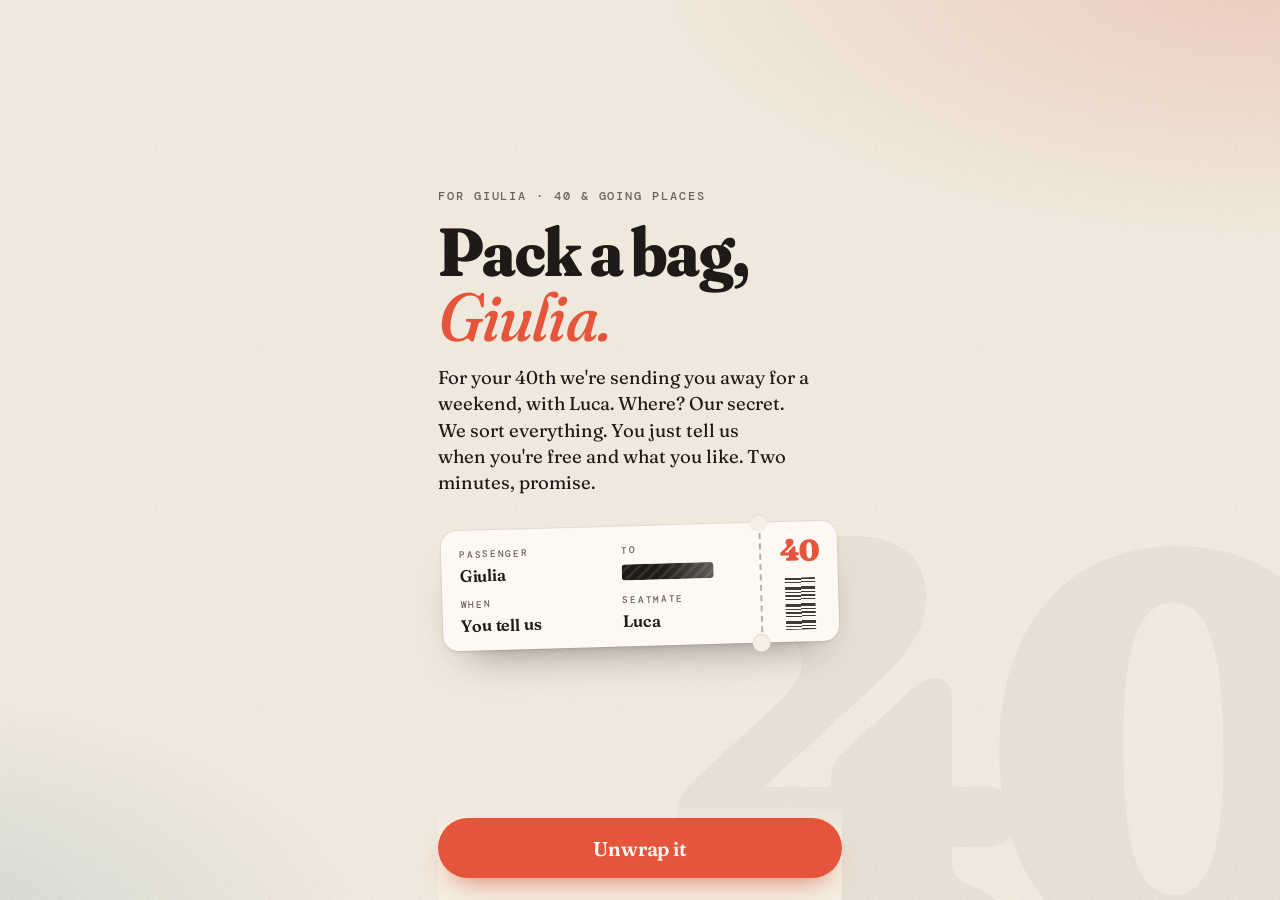
==== index.html @ 99fd8005 "Add a preview switch for test builds config.preview = true completes the flow without emailing anyon" ====
<!doctype html>
<html lang="en">
<head>
  <meta charset="utf-8">
  <meta name="viewport" content="width=device-width, initial-scale=1, viewport-fit=cover">
  <title>Pack a bag, Giulia</title>
  <meta name="description" content="A surprise weekend. Two minutes of your time.">
  <meta property="og:title" content="Pack a bag, Giulia">
  <meta property="og:description" content="A surprise weekend. Two minutes of your time.">
  <meta name="robots" content="noindex, nofollow">
  <meta name="theme-color" content="#f6efe3">
  <link rel="icon" href="data:image/svg+xml,%3Csvg xmlns='http://www.w3.org/2000/svg' viewBox='0 0 64 64'%3E%3Ccircle cx='32' cy='32' r='30' fill='%23e4553b'/%3E%3Ctext x='32' y='42' text-anchor='middle' font-family='Georgia,serif' font-weight='700' font-size='30' fill='%23f6efe3'%3E40%3C/text%3E%3C/svg%3E">
  <link rel="preconnect" href="https://fonts.googleapis.com">
  <link rel="preconnect" href="https://fonts.gstatic.com" crossorigin>
  <link rel="stylesheet" href="https://fonts.googleapis.com/css2?family=Fraunces:ital,opsz,wght,SOFT,WONK@0,9..144,300..900,0..100,0..1;1,9..144,300..900,0..100,0..1&family=DM+Mono:wght@400;500&display=swap">
  <link rel="stylesheet" href="styles.css">
</head>
<body>
  <div class="bg" aria-hidden="true"><span class="bg__forty">40</span></div>
  <div class="grain" aria-hidden="true"></div>
  <canvas id="confetti" class="confetti" aria-hidden="true"></canvas>

  <main id="app" class="app">

    <!-- 0 · Reveal -->
    <section class="screen screen--reveal" id="screen-reveal" data-screen="reveal">
      <div class="screen__body screen__body--center">
        <p class="eyebrow" data-stagger style="--i:0">For <span data-name>Giulia</span> · 40 &amp; going places</p>
        <h1 class="display" data-stagger style="--i:1">Pack a bag,<br><em><span data-name>Giulia</span>.</em></h1>
        <p class="lede" data-stagger style="--i:2">For your 40th we're sending you away for a weekend, with <span data-companion>Luca</span>. Where? Our secret. We sort everything. You just tell us when you're free and what you like. Two minutes, promise.</p>
        <div class="ticket-wrap" data-stagger style="--i:3" id="ticket-reveal" aria-hidden="true"></div>
      </div>
      <div class="screen__foot" data-stagger style="--i:4">
        <button class="btn btn--primary" type="button" data-action="start">Unwrap it</button>
      </div>
    </section>

    <!-- 1 · Weekends -->
    <section class="screen" id="screen-weekends" data-screen="weekends" hidden>
      <header class="screen__head">
        <div class="topline" data-stagger style="--i:0">
          <p class="eyebrow"><span class="step">01 / 03</span> When</p>
          <button class="link link--back" type="button" data-action="back-to-reveal">← back</button>
        </div>
        <h2 class="display display--sm" data-stagger style="--i:1">When can you escape?</h2>
        <p class="lede" data-stagger style="--i:2">Tap every weekend that works. The more, the better.</p>
      </header>
      <div class="screen__body">
        <ul class="weekends" id="weekend-list" aria-label="Weekends that work for you" data-stagger style="--i:3"></ul>
      </div>
      <div class="screen__foot">
        <p class="count" id="weekend-count" aria-live="polite">Nothing picked yet</p>
        <button class="btn btn--primary" type="button" data-action="to-params" disabled>Next</button>
      </div>
    </section>

    <!-- 2 · Parameters -->
    <section class="screen" id="screen-params" data-screen="params" hidden>
      <header class="screen__head">
        <div class="topline" data-stagger style="--i:0">
          <p class="eyebrow"><span class="step">02 / 03</span> What</p>
          <button class="link link--back" type="button" data-action="back-to-weekends">← back</button>
        </div>
        <h2 class="display display--sm" data-stagger style="--i:1">Point us somewhere.</h2>
        <p class="lede" data-stagger style="--i:2">Three quick taps.</p>
      </header>
      <form class="screen__body" id="params-form" novalidate>
        <fieldset class="q" data-q="direction" data-stagger style="--i:3">
          <legend class="q__label">Which way?</legend>
          <div class="chips" data-chips="direction"></div>
        </fieldset>
        <fieldset class="q" data-q="kind" hidden>
          <legend class="q__label">What kind of place?</legend>
          <div class="chips" data-chips="kind"></div>
        </fieldset>
        <fieldset class="q" data-q="vibe" hidden>
          <legend class="q__label">And the vibe?</legend>
          <div class="chips" data-chips="vibe"></div>
        </fieldset>
        <div class="q" data-q="avoid" hidden>
          <label class="q__label" for="avoid">Anywhere you'd rather skip?</label>
          <input class="input" id="avoid" name="avoid" type="text" placeholder="Countries to avoid (optional)" autocomplete="off" autocapitalize="words" enterkeyhint="send" maxlength="120">
        </div>
      </form>
      <div class="screen__foot">
        <button class="btn btn--primary" type="submit" form="params-form" id="send" disabled>Send it</button>
      </div>
    </section>

    <!-- 3 · Done -->
    <section class="screen" id="screen-done" data-screen="done" hidden>
      <header class="screen__head">
        <p class="eyebrow" data-stagger style="--i:0"><span class="step">03 / 03</span> Done</p>
        <h2 class="display display--sm" data-stagger style="--i:1">That's it. <em>Thank you.</em></h2>
        <p class="lede" data-stagger style="--i:2">We take it from here. Next you'll hear from us: when to be ready. Not where you're going.</p>
      </header>
      <div class="screen__body">
        <div class="ticket-wrap ticket-wrap--done" id="ticket-done" data-stagger style="--i:3"></div>

        <div class="notice" id="delivery-notice" hidden>
          <p>Our little postman tripped and your answers didn't reach us.</p>
          <a class="btn btn--ghost" id="mailto-link" href="#">Send them by email instead</a>
        </div>

        <section class="countdowns" aria-labelledby="cd-title" data-stagger style="--i:4">
          <h3 class="eyebrow" id="cd-title">While you wait</h3>
          <div class="hero-count" id="hero-count"></div>
          <ul class="milestones" id="milestones"></ul>
        </section>

        <p class="signoff" data-stagger style="--i:5">With love,<br><em data-from>the two of us</em></p>
        <p class="tiny"><button class="link" type="button" data-action="reset" id="reset">Made a mistake? Start over</button></p>
        <p class="tiny preview-note" id="preview-note" hidden>Preview build · nothing was emailed</p>
      </div>
    </section>

  </main>

  <script src="config.js"></script>
  <script src="app.js"></script>
</body>
</html>
---- styles.css ----
/* ==================================================================
   Pack a bag, Giulia — styles
   Warm paper, ink, one hot coral. Fraunces for the voice,
   DM Mono for the ticket details (both loaded from Google Fonts).
   ================================================================== */

:root {
  color-scheme: light;
  --paper: #f6efe3;
  --paper-2: #fdf9f2;
  --ink: #1d1a17;
  --ink-2: #6a625a;
  --line: rgba(29, 26, 23, 0.16);
  --line-strong: rgba(29, 26, 23, 0.32);
  --coral: #e4553b;
  --coral-deep: #c9432b;
  --mustard: #f0b429;
  --teal: #1e7c86;
  --display: "Fraunces", "Iowan Old Style", "Palatino Linotype", Georgia, serif;
  --mono: "DM Mono", "SFMono-Regular", Menlo, Consolas, monospace;
  --pad: 22px;
  --col: 460px;
  --radius: 22px;
  --ease-out: cubic-bezier(0.2, 0.7, 0.2, 1);
  --ease-pop: cubic-bezier(0.34, 1.56, 0.64, 1);
}

*, *::before, *::after { box-sizing: border-box; }
[tabindex="-1"]:focus { outline: none; }

html { -webkit-text-size-adjust: 100%; }

body {
  margin: 0;
  min-height: 100vh;
  background: var(--paper);
  color: var(--ink);
  font-family: var(--display);
  font-size: 17px;
  line-height: 1.45;
  font-variation-settings: "opsz" 14, "SOFT" 30, "WONK" 0;
  -webkit-font-smoothing: antialiased;
  overflow-x: hidden;
  overscroll-behavior-y: none;
}

/* ---------- atmosphere ---------- */

.bg {
  position: fixed;
  inset: 0;
  z-index: 0;
  pointer-events: none;
  background:
    radial-gradient(70% 45% at 100% -5%, rgba(228, 85, 59, 0.20), transparent 70%),
    radial-gradient(55% 40% at -10% 105%, rgba(30, 124, 134, 0.16), transparent 70%),
    radial-gradient(40% 30% at 50% 120%, rgba(240, 180, 41, 0.14), transparent 70%);
  overflow: hidden;
}
.bg__forty {
  position: absolute;
  right: -0.08em;
  bottom: -0.22em;
  font-family: var(--display);
  font-weight: 900;
  font-variation-settings: "opsz" 144, "SOFT" 100, "WONK" 1;
  font-size: min(58vw, 520px);
  line-height: 1;
  color: var(--ink);
  opacity: 0.045;
  letter-spacing: -0.06em;
  user-select: none;
}

.grain {
  position: fixed;
  inset: 0;
  z-index: 1;
  pointer-events: none;
  opacity: 0.5;
  mix-blend-mode: multiply;
  background-image: url("data:image/svg+xml,%3Csvg xmlns='http://www.w3.org/2000/svg' width='180' height='180'%3E%3Cfilter id='n'%3E%3CfeTurbulence type='fractalNoise' baseFrequency='0.85' numOctaves='2' stitchTiles='stitch'/%3E%3CfeColorMatrix values='0 0 0 0 0.12 0 0 0 0 0.1 0 0 0 0 0.08 0 0 0 0.16 0'/%3E%3C/filter%3E%3Crect width='100%25' height='100%25' filter='url(%23n)'/%3E%3C/svg%3E");
}

.confetti {
  position: fixed;
  inset: 0;
  width: 100%;
  height: 100%;
  z-index: 40;
  pointer-events: none;
}

/* ---------- layout ---------- */

.app { position: relative; z-index: 2; }

.screen {
  position: relative;
  min-height: 100vh;
  min-height: 100dvh;
  max-width: var(--col);
  margin: 0 auto;
  padding: max(18px, env(safe-area-inset-top)) var(--pad) 0;
  display: flex;
  flex-direction: column;
}
.screen[hidden] { display: none; }
.screen.is-leaving { animation: leave 180ms ease forwards; }
@keyframes leave { to { opacity: 0; transform: translateY(-8px); } }

.screen__head { padding-top: 22px; }
.screen__body { flex: 1 0 auto; padding-top: 18px; }
.screen__body--center {
  display: flex;
  flex-direction: column;
  justify-content: center;
  padding-top: 8vh;
}
.screen__foot {
  position: sticky;
  bottom: 0;
  z-index: 3;
  padding: 14px 0 max(22px, env(safe-area-inset-bottom));
  background: linear-gradient(to top, var(--paper) 62%, rgba(246, 239, 227, 0));
}

.topline {
  display: flex;
  align-items: baseline;
  justify-content: space-between;
  gap: 12px;
}

/* ---------- type ---------- */

.eyebrow {
  margin: 0 0 14px;
  font-family: var(--mono);
  font-weight: 500;
  font-size: 12px;
  line-height: 1.3;
  letter-spacing: 0.16em;
  text-transform: uppercase;
  color: var(--ink-2);
}
.step { color: var(--coral); margin-right: 6px; }

.display {
  margin: 0 0 16px;
  font-weight: 800;
  font-variation-settings: "opsz" 144, "SOFT" 60, "WONK" 1;
  font-size: clamp(44px, 13vw, 66px);
  line-height: 0.96;
  letter-spacing: -0.025em;
  text-wrap: balance;
}
.display em {
  font-style: italic;
  font-weight: 500;
  color: var(--coral);
  letter-spacing: -0.01em;
}
.display--sm {
  font-size: clamp(34px, 9.6vw, 46px);
  line-height: 1;
  margin-bottom: 12px;
}

.lede {
  margin: 0;
  font-size: 18.5px;
  line-height: 1.42;
  max-width: 32ch;
  text-wrap: pretty;
}

.count {
  margin: 0 0 10px;
  font-family: var(--mono);
  font-size: 12px;
  letter-spacing: 0.14em;
  text-transform: uppercase;
  color: var(--ink-2);
  transition: color 0.2s;
}
.count.is-on { color: var(--coral); }

.tiny { margin: 18px 0 0; text-align: center; }
.preview-note {
  margin-top: 12px;
  font-family: var(--mono);
  font-size: 11px;
  letter-spacing: 0.12em;
  text-transform: uppercase;
  color: var(--coral);
}
.preview-note[hidden] { display: none; }

.signoff {
  margin: 40px 0 0;
  font-size: 20px;
  line-height: 1.3;
  text-align: center;
}
.signoff em { color: var(--coral); font-weight: 500; }

/* ---------- buttons ---------- */

.btn {
  display: flex;
  align-items: center;
  justify-content: center;
  width: 100%;
  min-height: 60px;
  padding: 0 24px;
  border: 0;
  border-radius: 999px;
  font-family: var(--display);
  font-weight: 600;
  font-size: 20px;
  font-variation-settings: "opsz" 24, "SOFT" 50, "WONK" 0;
  letter-spacing: -0.01em;
  color: var(--paper-2);
  background: var(--coral);
  box-shadow: 0 14px 28px -14px rgba(201, 67, 43, 0.75);
  cursor: pointer;
  text-decoration: none;
  transition: transform 0.14s var(--ease-out), background 0.2s, box-shadow 0.2s, color 0.2s, opacity 0.2s;
  -webkit-tap-highlight-color: transparent;
  touch-action: manipulation;
}
.btn:active { transform: scale(0.975); }
.btn:focus-visible { outline: 3px solid var(--ink); outline-offset: 3px; }
.btn[disabled] {
  background: rgba(29, 26, 23, 0.08);
  color: rgba(29, 26, 23, 0.42);
  box-shadow: none;
  cursor: not-allowed;
  transform: none;
}
.btn.is-busy { background: var(--coral-deep); pointer-events: none; }
.btn.is-busy::after {
  content: "";
  width: 14px;
  height: 14px;
  margin-left: 12px;
  border-radius: 50%;
  border: 2px solid rgba(253, 249, 242, 0.5);
  border-top-color: var(--paper-2);
  animation: spin 0.8s linear infinite;
}
@keyframes spin { to { transform: rotate(360deg); } }

.btn--ghost {
  background: transparent;
  color: var(--ink);
  box-shadow: inset 0 0 0 1.5px var(--line-strong);
  min-height: 52px;
  font-size: 18px;
}

.link {
  padding: 4px 0;
  border: 0;
  background: none;
  font-family: var(--mono);
  font-size: 12px;
  letter-spacing: 0.1em;
  text-transform: uppercase;
  color: var(--ink-2);
  cursor: pointer;
  text-decoration: underline;
  text-underline-offset: 4px;
  text-decoration-color: var(--line-strong);
  -webkit-tap-highlight-color: transparent;
}
.link:hover, .link:focus-visible { color: var(--coral); outline: none; }
.link--back { margin-bottom: 14px; text-decoration: none; }

/* ---------- weekends ---------- */

.weekends {
  list-style: none;
  margin: 0;
  padding: 0;
  display: grid;
  gap: 10px;
}
.weekend { position: relative; }
.weekend input {
  position: absolute;
  inset: 0;
  opacity: 0;
  width: 100%;
  height: 100%;
  margin: 0;
  cursor: pointer;
  z-index: 2;
}
.weekend__card {
  display: flex;
  align-items: center;
  gap: 14px;
  min-height: 66px;
  padding: 12px 16px 12px 18px;
  border: 1.5px solid var(--line);
  border-radius: 18px;
  background: var(--paper-2);
  transition: background 0.18s, border-color 0.18s, color 0.18s, transform 0.18s var(--ease-pop);
}
.weekend__day {
  font-family: var(--mono);
  font-size: 11px;
  letter-spacing: 0.14em;
  text-transform: uppercase;
  color: var(--ink-2);
  display: block;
  margin-bottom: 3px;
  transition: color 0.18s;
}
.weekend__date {
  font-weight: 600;
  font-size: 21px;
  line-height: 1.1;
  font-variation-settings: "opsz" 24, "SOFT" 40, "WONK" 1;
  letter-spacing: -0.01em;
}
.weekend__check {
  margin-left: auto;
  flex: 0 0 30px;
  width: 30px;
  height: 30px;
  border-radius: 50%;
  border: 1.5px solid var(--line-strong);
  display: grid;
  place-items: center;
  color: transparent;
  transition: background 0.18s, border-color 0.18s, color 0.18s, transform 0.25s var(--ease-pop);
}
.weekend__check svg { width: 16px; height: 16px; }
.weekend input:hover + .weekend__card { border-color: var(--line-strong); }
.weekend input:active + .weekend__card { transform: scale(0.985); }
.weekend input:focus-visible + .weekend__card { outline: 3px solid var(--coral); outline-offset: 2px; }
.weekend input:checked + .weekend__card {
  background: var(--ink);
  border-color: var(--ink);
  color: var(--paper-2);
}
.weekend input:checked + .weekend__card .weekend__day { color: rgba(253, 249, 242, 0.62); }
.weekend input:checked + .weekend__card .weekend__check {
  background: var(--coral);
  border-color: var(--coral);
  color: var(--paper-2);
  transform: scale(1.08);
}

/* ---------- questions & chips ---------- */

.q {
  margin: 0 0 26px;
  padding: 0;
  border: 0;
  min-width: 0;
  scroll-margin-bottom: 130px;
  animation: rise 0.5s var(--ease-out) both;
}
.q[hidden] { display: none; }
.q__label {
  display: block;
  padding: 0;
  margin: 0 0 12px;
  font-size: 22px;
  font-weight: 600;
  line-height: 1.15;
  font-variation-settings: "opsz" 32, "SOFT" 50, "WONK" 1;
  letter-spacing: -0.015em;
}
.chips { display: flex; flex-wrap: wrap; gap: 9px; }
.chip { position: relative; }
.chip input {
  position: absolute;
  inset: 0;
  opacity: 0;
  width: 100%;
  height: 100%;
  margin: 0;
  cursor: pointer;
  z-index: 2;
}
.chip__label {
  display: inline-flex;
  align-items: center;
  min-height: 48px;
  padding: 0 19px;
  border-radius: 999px;
  border: 1.5px solid var(--line);
  background: var(--paper-2);
  font-weight: 500;
  font-size: 17.5px;
  font-variation-settings: "opsz" 18, "SOFT" 40, "WONK" 0;
  transition: background 0.16s, border-color 0.16s, color 0.16s, transform 0.2s var(--ease-pop);
  white-space: nowrap;
}
.chip input:hover + .chip__label { border-color: var(--line-strong); }
.chip input:active + .chip__label { transform: scale(0.96); }
.chip input:focus-visible + .chip__label { outline: 3px solid var(--coral); outline-offset: 2px; }
.chip input:checked + .chip__label {
  background: var(--ink);
  border-color: var(--ink);
  color: var(--paper-2);
  transform: scale(1.03);
}

.input {
  width: 100%;
  min-height: 56px;
  padding: 0 18px;
  border: 1.5px solid var(--line);
  border-radius: 16px;
  background: var(--paper-2);
  color: var(--ink);
  font-family: var(--display);
  font-size: 17.5px;
  font-variation-settings: "opsz" 18, "SOFT" 30, "WONK" 0;
  transition: border-color 0.16s, box-shadow 0.16s;
  appearance: none;
}
.input::placeholder { color: rgba(29, 26, 23, 0.4); font-style: italic; }
.input:focus { outline: none; border-color: var(--ink); box-shadow: 0 0 0 3px rgba(228, 85, 59, 0.22); }

/* ---------- ticket ---------- */

.ticket-wrap { margin: 30px 0 8px; padding: 0 4px; }
.ticket-wrap--done { margin: 4px 0 22px; }

.ticket {
  position: relative;
  display: grid;
  grid-template-columns: 1fr 78px;
  border-radius: 16px;
  background: var(--paper-2);
  color: var(--ink);
  box-shadow:
    0 24px 44px -26px rgba(29, 26, 23, 0.55),
    0 2px 6px -2px rgba(29, 26, 23, 0.12),
    0 0 0 1px rgba(29, 26, 23, 0.05);
  transform: rotate(-1.6deg);
  transition: transform 0.6s var(--ease-out);
}
.ticket--done { transform: rotate(1.2deg); }
.ticket::before, .ticket::after {
  content: "";
  position: absolute;
  right: 69px;
  width: 18px;
  height: 18px;
  border-radius: 50%;
  background: var(--paper);
  box-shadow: inset 0 1px 2px rgba(29, 26, 23, 0.12);
  z-index: 1;
}
.ticket::before { top: -9px; }
.ticket::after { bottom: -9px; }

.ticket__main {
  padding: 18px 18px 16px;
  display: grid;
  grid-template-columns: 1.25fr 1fr;
  gap: 13px 12px;
  min-width: 0;
}
.ticket__row { min-width: 0; }
.ticket__k {
  display: block;
  margin-bottom: 4px;
  font-family: var(--mono);
  font-weight: 500;
  font-size: 9.5px;
  letter-spacing: 0.18em;
  text-transform: uppercase;
  color: var(--ink-2);
}
.ticket__v {
  display: block;
  font-weight: 600;
  font-size: 16.5px;
  line-height: 1.15;
  font-variation-settings: "opsz" 18, "SOFT" 40, "WONK" 1;
  letter-spacing: -0.01em;
  overflow: hidden;
  text-overflow: ellipsis;
  white-space: nowrap;
}
.ticket__v--wrap {
  white-space: normal;
  font-size: 14.5px;
  line-height: 1.25;
  display: -webkit-box;
  -webkit-line-clamp: 2;
  -webkit-box-orient: vertical;
}
.ticket__redacted {
  display: inline-block;
  vertical-align: -3px;
  width: 92px;
  max-width: 100%;
  height: 16px;
  border-radius: 4px;
  background:
    linear-gradient(100deg, transparent 20%, rgba(253, 249, 242, 0.35) 50%, transparent 80%) 0 0 / 220% 100% no-repeat,
    repeating-linear-gradient(-45deg, var(--ink) 0 5px, #33302b 5px 8px);
  animation: shimmer 2.6s ease-in-out infinite;
}
@keyframes shimmer {
  0%   { background-position: 120% 0, 0 0; }
  100% { background-position: -120% 0, 0 0; }
}

.ticket__stub {
  position: relative;
  display: flex;
  flex-direction: column;
  align-items: center;
  justify-content: space-between;
  padding: 14px 0 12px;
  border-left: 2px dashed var(--line-strong);
}
.ticket__class {
  font-weight: 900;
  font-size: 30px;
  line-height: 1;
  font-variation-settings: "opsz" 72, "SOFT" 100, "WONK" 1;
  color: var(--coral);
  letter-spacing: -0.04em;
}
.ticket__barcode {
  width: 30px;
  height: 52px;
  background: repeating-linear-gradient(
    to bottom,
    var(--ink) 0 2px, transparent 2px 4px,
    var(--ink) 4px 5px, transparent 5px 9px,
    var(--ink) 9px 12px, transparent 12px 14px,
    var(--ink) 14px 15px, transparent 15px 17px
  );
  opacity: 0.85;
}

.stamp {
  position: absolute;
  right: 96px;
  top: -20px;
  z-index: 2;
  padding: 7px 11px 6px;
  border: 3px solid var(--coral);
  border-radius: 7px;
  color: var(--coral);
  font-family: var(--mono);
  font-weight: 500;
  font-size: 12px;
  letter-spacing: 0.22em;
  text-transform: uppercase;
  white-space: nowrap;
  background: rgba(253, 249, 242, 0.55);
  mix-blend-mode: multiply;
  transform: rotate(-11deg);
  box-shadow: inset 0 0 0 1px rgba(228, 85, 59, 0.35);
  -webkit-mask-image: url("data:image/svg+xml,%3Csvg xmlns='http://www.w3.org/2000/svg' width='120' height='120'%3E%3Cfilter id='r'%3E%3CfeTurbulence type='fractalNoise' baseFrequency='0.9' numOctaves='2'/%3E%3CfeColorMatrix values='0 0 0 0 1 0 0 0 0 1 0 0 0 0 1 0 0 0 9 -3'/%3E%3C/filter%3E%3Crect width='100%25' height='100%25' filter='url(%23r)'/%3E%3C/svg%3E");
  mask-image: url("data:image/svg+xml,%3Csvg xmlns='http://www.w3.org/2000/svg' width='120' height='120'%3E%3Cfilter id='r'%3E%3CfeTurbulence type='fractalNoise' baseFrequency='0.9' numOctaves='2'/%3E%3CfeColorMatrix values='0 0 0 0 1 0 0 0 0 1 0 0 0 0 1 0 0 0 9 -3'/%3E%3C/filter%3E%3Crect width='100%25' height='100%25' filter='url(%23r)'/%3E%3C/svg%3E");
}
.stamp.is-stamping { animation: stamp 0.55s var(--ease-pop) both; }
@keyframes stamp {
  0%   { transform: rotate(-22deg) scale(2.2); opacity: 0; }
  60%  { transform: rotate(-11deg) scale(0.94); opacity: 1; }
  100% { transform: rotate(-11deg) scale(1); opacity: 1; }
}

/* ---------- notice ---------- */

.notice {
  margin: 0 0 24px;
  padding: 16px 18px 18px;
  border-radius: 18px;
  border: 1.5px dashed var(--coral);
  background: rgba(228, 85, 59, 0.06);
}
.notice[hidden] { display: none; }
.notice p { margin: 0 0 12px; font-size: 16.5px; }

/* ---------- countdowns ---------- */

.countdowns { margin-top: 22px; }
.countdowns .eyebrow { margin-bottom: 12px; }

.hero-count {
  position: relative;
  overflow: hidden;
  padding: 20px 22px 18px;
  border-radius: var(--radius);
  background: var(--ink);
  color: var(--paper-2);
  box-shadow: 0 26px 46px -28px rgba(29, 26, 23, 0.7);
}
.hero-count::after {
  content: "";
  position: absolute;
  right: -40px;
  top: -60px;
  width: 190px;
  height: 190px;
  border-radius: 50%;
  background: radial-gradient(circle, rgba(228, 85, 59, 0.55), transparent 65%);
  pointer-events: none;
}
.hero-count__tag {
  display: flex;
  align-items: center;
  gap: 8px;
  margin: 0 0 12px;
  font-family: var(--mono);
  font-weight: 500;
  font-size: 11.5px;
  letter-spacing: 0.16em;
  text-transform: uppercase;
  color: rgba(253, 249, 242, 0.7);
}
.pill {
  display: inline-block;
  padding: 4px 8px 3px;
  border-radius: 999px;
  background: var(--coral);
  color: var(--paper-2);
  font-size: 10px;
  letter-spacing: 0.16em;
}
.pill--soft { background: rgba(253, 249, 242, 0.14); }
.hero-count__num {
  margin: 0;
  font-weight: 800;
  font-size: 62px;
  line-height: 0.95;
  letter-spacing: -0.03em;
  font-variation-settings: "opsz" 144, "SOFT" 60, "WONK" 1;
  font-variant-numeric: tabular-nums;
}
.hero-count__num small {
  font-size: 30px;
  font-weight: 400;
  font-style: italic;
  letter-spacing: -0.01em;
  margin-left: 6px;
}
.hero-count__sub {
  margin: 8px 0 0;
  font-size: 16px;
  color: rgba(253, 249, 242, 0.7);
}
.hero-count__date {
  margin: 14px 0 0;
  font-family: var(--mono);
  font-size: 12px;
  letter-spacing: 0.14em;
  text-transform: uppercase;
  color: rgba(253, 249, 242, 0.55);
}

.milestones {
  list-style: none;
  margin: 8px 0 0;
  padding: 0;
}
.milestone { border-bottom: 1px solid var(--line); }
.milestone__btn {
  display: flex;
  align-items: center;
  gap: 12px;
  width: 100%;
  padding: 17px 0;
  border: 0;
  background: none;
  color: inherit;
  font: inherit;
  text-align: left;
  cursor: pointer;
  -webkit-tap-highlight-color: transparent;
}
.milestone__title {
  font-weight: 600;
  font-size: 19.5px;
  line-height: 1.1;
  font-variation-settings: "opsz" 24, "SOFT" 40, "WONK" 1;
  letter-spacing: -0.01em;
}
.milestone__when {
  margin-left: auto;
  flex: 0 0 auto;
  font-family: var(--mono);
  font-size: 12px;
  letter-spacing: 0.1em;
  text-transform: uppercase;
  color: var(--ink-2);
  white-space: nowrap;
}
.milestone.is-live .milestone__when { color: var(--coral); }
.milestone__plus {
  flex: 0 0 28px;
  width: 28px;
  height: 28px;
  border-radius: 50%;
  border: 1.5px solid var(--line-strong);
  display: grid;
  place-items: center;
  transition: transform 0.3s var(--ease-out), background 0.2s, border-color 0.2s, color 0.2s;
}
.milestone__plus svg { width: 12px; height: 12px; }
.milestone.is-open .milestone__plus {
  transform: rotate(45deg);
  background: var(--ink);
  border-color: var(--ink);
  color: var(--paper-2);
}
.milestone__panel {
  display: grid;
  grid-template-rows: 0fr;
  transition: grid-template-rows 0.32s var(--ease-out);
}
.milestone__panel > div { overflow: hidden; }
.milestone.is-open .milestone__panel { grid-template-rows: 1fr; }
.milestone__detail {
  margin: -4px 0 18px;
  padding-right: 40px;
  font-size: 17px;
  line-height: 1.4;
  color: var(--ink);
}
.milestone__date {
  display: block;
  margin-top: 8px;
  font-family: var(--mono);
  font-size: 11.5px;
  letter-spacing: 0.14em;
  text-transform: uppercase;
  color: var(--ink-2);
}

/* ---------- motion ---------- */

[data-stagger] {
  opacity: 0;
  transform: translateY(16px);
  animation: rise 0.65s var(--ease-out) forwards;
  animation-delay: calc(var(--i, 0) * 85ms);
}
@keyframes rise {
  from { opacity: 0; transform: translateY(16px); }
  to   { opacity: 1; transform: translateY(0); }
}

@media (prefers-reduced-motion: reduce) {
  *, *::before, *::after {
    animation-duration: 0.01ms !important;
    animation-iteration-count: 1 !important;
    transition-duration: 0.01ms !important;
  }
  [data-stagger] { opacity: 1; transform: none; }
  .ticket__redacted { animation: none; }
}

/* ---------- wider screens ---------- */

@media (min-width: 720px) {
  :root { --pad: 28px; }
  .screen { padding-top: 40px; }
  .screen__body--center { padding-top: 0; }
  .display { font-size: 68px; }
  .display--sm { font-size: 48px; }
  .bg__forty { font-size: min(44vw, 640px); opacity: 0.04; }
}
@media (min-height: 900px) and (min-width: 720px) {
  .screen { min-height: 100vh; }
}
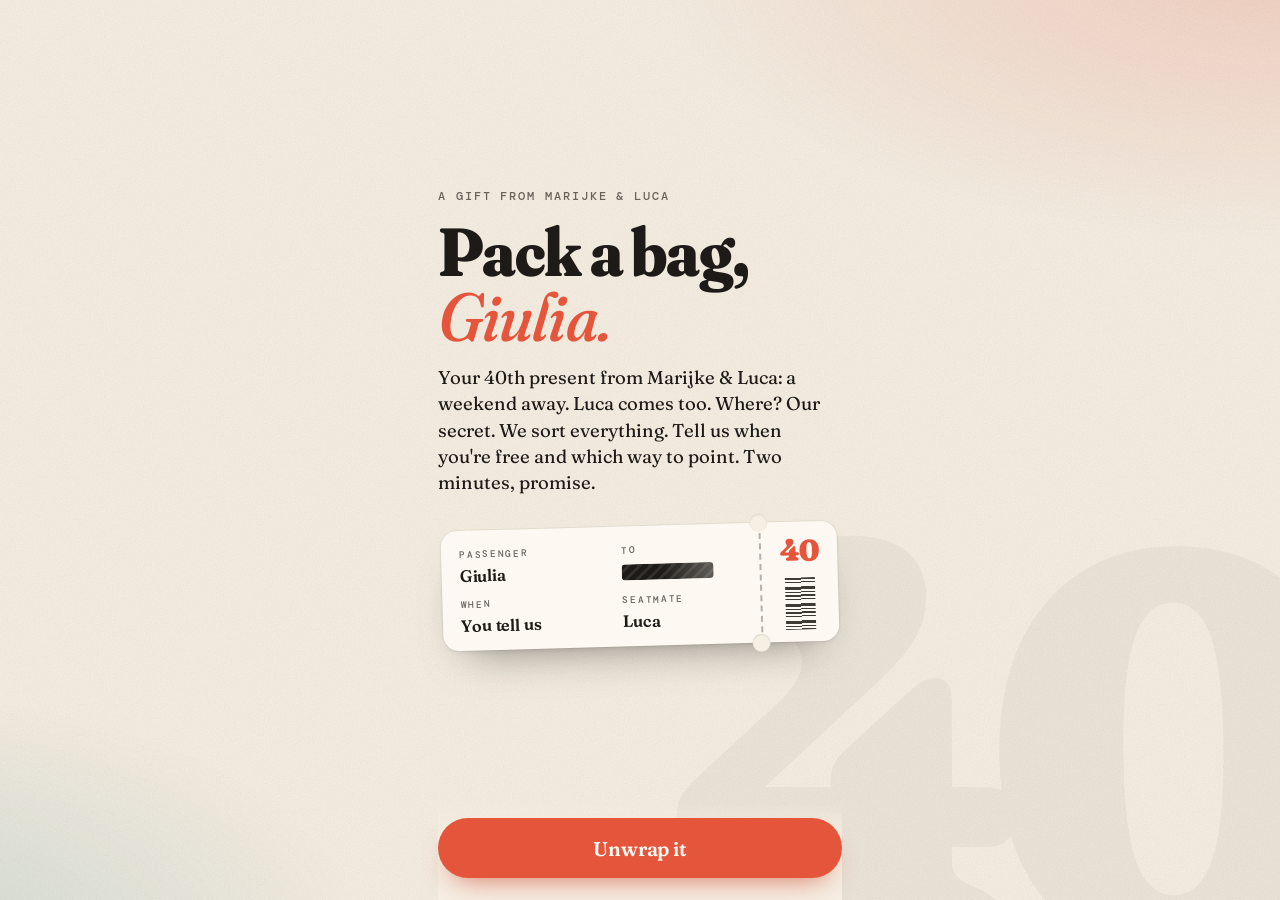
==== commit dc19fbf8: "Name the givers, set the real weekends, and replace the questions with a compass Intro and sign-off " ====
--- a/index.html
+++ b/index.html
@@ -25,9 +25,9 @@
     <!-- 0 · Reveal -->
     <section class="screen screen--reveal" id="screen-reveal" data-screen="reveal">
       <div class="screen__body screen__body--center">
-        <p class="eyebrow" data-stagger style="--i:0">For <span data-name>Giulia</span> · 40 &amp; going places</p>
+        <p class="eyebrow" data-stagger style="--i:0">A gift from <span data-from>Marijke &amp; Luca</span></p>
         <h1 class="display" data-stagger style="--i:1">Pack a bag,<br><em><span data-name>Giulia</span>.</em></h1>
-        <p class="lede" data-stagger style="--i:2">For your 40th we're sending you away for a weekend, with <span data-companion>Luca</span>. Where? Our secret. We sort everything. You just tell us when you're free and what you like. Two minutes, promise.</p>
+        <p class="lede" data-stagger style="--i:2">Your 40th present from <span data-from>Marijke &amp; Luca</span>: a weekend away. <span data-companion>Luca</span> comes too. Where? Our secret. We sort everything. Tell us when you're free and which way to point. Two minutes, promise.</p>
         <div class="ticket-wrap" data-stagger style="--i:3" id="ticket-reveal" aria-hidden="true"></div>
       </div>
       <div class="screen__foot" data-stagger style="--i:4">
@@ -54,32 +54,24 @@
       </div>
     </section>
 
-    <!-- 2 · Parameters -->
+    <!-- 2 · Direction -->
     <section class="screen" id="screen-params" data-screen="params" hidden>
       <header class="screen__head">
         <div class="topline" data-stagger style="--i:0">
-          <p class="eyebrow"><span class="step">02 / 03</span> What</p>
+          <p class="eyebrow"><span class="step">02 / 03</span> Where</p>
           <button class="link link--back" type="button" data-action="back-to-weekends">← back</button>
         </div>
-        <h2 class="display display--sm" data-stagger style="--i:1">Point us somewhere.</h2>
-        <p class="lede" data-stagger style="--i:2">Three quick taps.</p>
+        <h2 class="display display--sm" data-stagger style="--i:1">Which corner of Europe?</h2>
+        <p class="lede" data-stagger style="--i:2">Tap a direction, or leave it to us.</p>
       </header>
       <form class="screen__body" id="params-form" novalidate>
-        <fieldset class="q" data-q="direction" data-stagger style="--i:3">
-          <legend class="q__label">Which way?</legend>
-          <div class="chips" data-chips="direction"></div>
-        </fieldset>
-        <fieldset class="q" data-q="kind" hidden>
-          <legend class="q__label">What kind of place?</legend>
-          <div class="chips" data-chips="kind"></div>
-        </fieldset>
-        <fieldset class="q" data-q="vibe" hidden>
-          <legend class="q__label">And the vibe?</legend>
-          <div class="chips" data-chips="vibe"></div>
+        <fieldset class="q q--compass" data-q="direction" data-stagger style="--i:3">
+          <legend class="sr-only">Which corner of Europe?</legend>
+          <div class="compass" data-compass></div>
         </fieldset>
         <div class="q" data-q="avoid" hidden>
           <label class="q__label" for="avoid">Anywhere you'd rather skip?</label>
-          <input class="input" id="avoid" name="avoid" type="text" placeholder="Countries to avoid (optional)" autocomplete="off" autocapitalize="words" enterkeyhint="send" maxlength="120">
+          <input class="input" id="avoid" name="avoid" type="text" placeholder="Places to avoid (optional)" autocomplete="off" autocapitalize="words" enterkeyhint="send" maxlength="120">
         </div>
       </form>
       <div class="screen__foot">
@@ -97,6 +89,11 @@
       <div class="screen__body">
         <div class="ticket-wrap ticket-wrap--done" id="ticket-done" data-stagger style="--i:3"></div>
 
+        <div class="message" id="trip-message" hidden>
+          <p class="eyebrow">From us</p>
+          <p class="message__text" id="trip-message-text"></p>
+        </div>
+
         <div class="notice" id="delivery-notice" hidden>
           <p>Our little postman tripped and your answers didn't reach us.</p>
           <a class="btn btn--ghost" id="mailto-link" href="#">Send them by email instead</a>
@@ -108,8 +105,8 @@
           <ul class="milestones" id="milestones"></ul>
         </section>
 
-        <p class="signoff" data-stagger style="--i:5">With love,<br><em data-from>the two of us</em></p>
-        <p class="tiny"><button class="link" type="button" data-action="reset" id="reset">Made a mistake? Start over</button></p>
+        <p class="signoff" data-stagger style="--i:5">With love,<br><em data-from>Marijke &amp; Luca</em></p>
+        <p class="tiny" id="reset-row"><button class="link" type="button" data-action="reset" id="reset">Made a mistake? Start over</button></p>
         <p class="tiny preview-note" id="preview-note" hidden>Preview build · nothing was emailed</p>
       </div>
     </section>
@@ -117,6 +114,7 @@
   </main>
 
   <script src="config.js"></script>
+  <script src="trip.js"></script>
   <script src="app.js"></script>
 </body>
 </html>
--- a/styles.css
+++ b/styles.css
@@ -27,6 +27,17 @@
 
 *, *::before, *::after { box-sizing: border-box; }
 [tabindex="-1"]:focus { outline: none; }
+.sr-only {
+  position: absolute;
+  width: 1px;
+  height: 1px;
+  padding: 0;
+  margin: -1px;
+  overflow: hidden;
+  clip: rect(0 0 0 0);
+  white-space: nowrap;
+  border: 0;
+}
 
 html { -webkit-text-size-adjust: 100%; }
 
@@ -429,6 +440,69 @@
 .input::placeholder { color: rgba(29, 26, 23, 0.4); font-style: italic; }
 .input:focus { outline: none; border-color: var(--ink); box-shadow: 0 0 0 3px rgba(228, 85, 59, 0.22); }
 
+/* ---------- compass ---------- */
+
+.q--compass { margin-bottom: 30px; }
+.compass {
+  position: relative;
+  width: min(100%, 330px);
+  aspect-ratio: 1;
+  margin: 6px auto 0;
+  --angle: 0deg;
+}
+.compass__ring, .compass__ticks {
+  position: absolute;
+  inset: 13%;
+  border-radius: 50%;
+}
+.compass__ring {
+  border: 1.5px solid var(--line-strong);
+  background:
+    radial-gradient(circle closest-side, rgba(253, 249, 242, 0.95) 0 48%, rgba(253, 249, 242, 0) 49%),
+    radial-gradient(circle closest-side, rgba(228, 85, 59, 0.12), rgba(228, 85, 59, 0) 100%);
+  box-shadow: inset 0 0 0 10px rgba(253, 249, 242, 0.5);
+}
+.compass__ticks {
+  background: repeating-conic-gradient(from -0.75deg, var(--ink) 0 1.5deg, transparent 1.5deg 15deg);
+  -webkit-mask: radial-gradient(circle closest-side, transparent 0 85%, #000 86% 99%, transparent 100%);
+  mask: radial-gradient(circle closest-side, transparent 0 85%, #000 86% 99%, transparent 100%);
+  opacity: 0.45;
+}
+.compass__needle {
+  position: absolute;
+  left: 50%;
+  top: 50%;
+  width: 16px;
+  height: 58%;
+  translate: -50% -50%;
+  rotate: var(--angle);
+  background: linear-gradient(to bottom, var(--coral) 0 50%, var(--ink) 50% 100%);
+  clip-path: polygon(50% 0, 84% 50%, 50% 100%, 16% 50%);
+  opacity: 0.22;
+  transition: rotate 0.9s var(--ease-pop), opacity 0.3s;
+  z-index: 1;
+}
+.compass.is-set .compass__needle { opacity: 1; }
+.compass.is-anywhere .compass__needle { animation: needle-spin 7s linear infinite; }
+@keyframes needle-spin { from { rotate: 0deg; } to { rotate: 360deg; } }
+
+.compass__pt { position: absolute; z-index: 2; }
+.compass__pt--n { top: 0; left: 50%; translate: -50% 0; }
+.compass__pt--s { bottom: 0; left: 50%; translate: -50% 0; }
+.compass__pt--w { left: 0; top: 50%; translate: 0 -50%; }
+.compass__pt--e { right: 0; top: 50%; translate: 0 -50%; }
+.compass__pt--c { left: 50%; top: 50%; translate: -50% -50%; }
+.chip__label--round {
+  width: 92px;
+  height: 92px;
+  padding: 0;
+  border-radius: 50%;
+  justify-content: center;
+  text-align: center;
+  font-size: 15.5px;
+  box-shadow: 0 10px 22px -14px rgba(29, 26, 23, 0.6);
+}
+
 /* ---------- ticket ---------- */
 
 .ticket-wrap { margin: 30px 0 8px; padding: 0 4px; }
@@ -576,6 +650,25 @@
   100% { transform: rotate(-11deg) scale(1); opacity: 1; }
 }
 
+/* ---------- message from us ---------- */
+
+.message {
+  margin: 0 0 26px;
+  padding: 16px 18px 17px;
+  border-radius: 6px 18px 6px 18px;
+  background: rgba(240, 180, 41, 0.22);
+  box-shadow: 0 14px 28px -22px rgba(29, 26, 23, 0.6);
+  transform: rotate(-0.6deg);
+}
+.message[hidden] { display: none; }
+.message .eyebrow { margin-bottom: 6px; color: #9a6a00; }
+.message__text {
+  margin: 0;
+  font-size: 18px;
+  line-height: 1.4;
+  font-variation-settings: "opsz" 18, "SOFT" 60, "WONK" 1;
+}
+
 /* ---------- notice ---------- */
 
 .notice {
@@ -676,7 +769,7 @@
   align-items: center;
   gap: 12px;
   width: 100%;
-  padding: 17px 0;
+  padding: 17px 0 13px;
   border: 0;
   background: none;
   color: inherit;
@@ -728,12 +821,22 @@
 .milestone__panel > div { overflow: hidden; }
 .milestone.is-open .milestone__panel { grid-template-rows: 1fr; }
 .milestone__detail {
-  margin: -4px 0 18px;
+  margin: 0 0 18px;
   padding-right: 40px;
   font-size: 17px;
   line-height: 1.4;
   color: var(--ink);
 }
+.milestone__from {
+  display: block;
+  margin-bottom: 6px;
+  font-family: var(--mono);
+  font-size: 10.5px;
+  letter-spacing: 0.16em;
+  text-transform: uppercase;
+  color: var(--coral);
+}
+.milestone__note { display: block; }
 .milestone__date {
   display: block;
   margin-top: 8px;
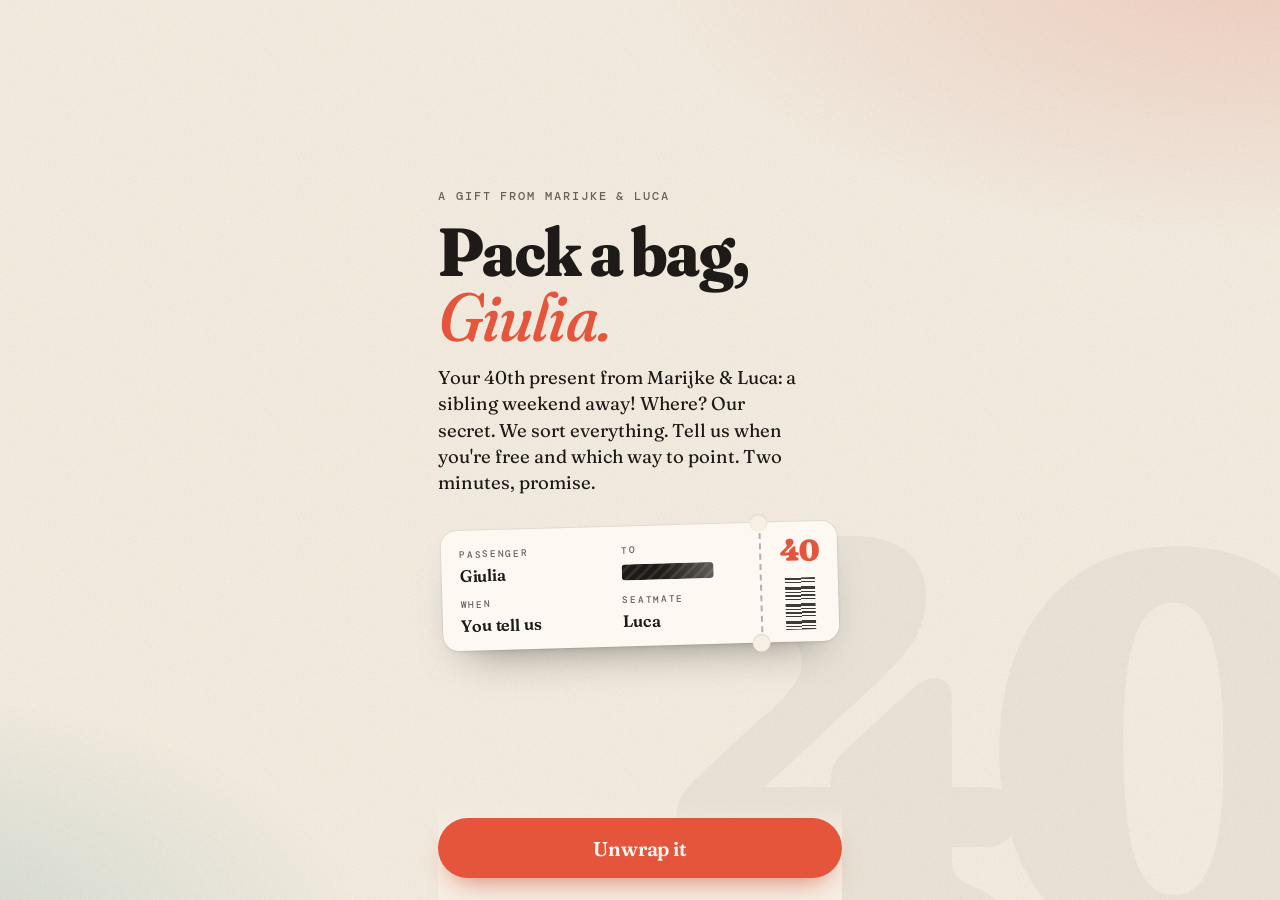
==== commit 7dc72617: "Call it a sibling weekend in the intro Co-Authored-By: Claude Fable 5.1 <noreply@anthropic.com> Clau" ====
--- a/index.html
+++ b/index.html
@@ -27,7 +27,7 @@
       <div class="screen__body screen__body--center">
         <p class="eyebrow" data-stagger style="--i:0">A gift from <span data-from>Marijke &amp; Luca</span></p>
         <h1 class="display" data-stagger style="--i:1">Pack a bag,<br><em><span data-name>Giulia</span>.</em></h1>
-        <p class="lede" data-stagger style="--i:2">Your 40th present from <span data-from>Marijke &amp; Luca</span>: a weekend away. <span data-companion>Luca</span> comes too. Where? Our secret. We sort everything. Tell us when you're free and which way to point. Two minutes, promise.</p>
+        <p class="lede" data-stagger style="--i:2">Your 40th present from <span data-from>Marijke &amp; Luca</span>: a sibling weekend away! Where? Our secret. We sort everything. Tell us when you're free and which way to point. Two minutes, promise.</p>
         <div class="ticket-wrap" data-stagger style="--i:3" id="ticket-reveal" aria-hidden="true"></div>
       </div>
       <div class="screen__foot" data-stagger style="--i:4">
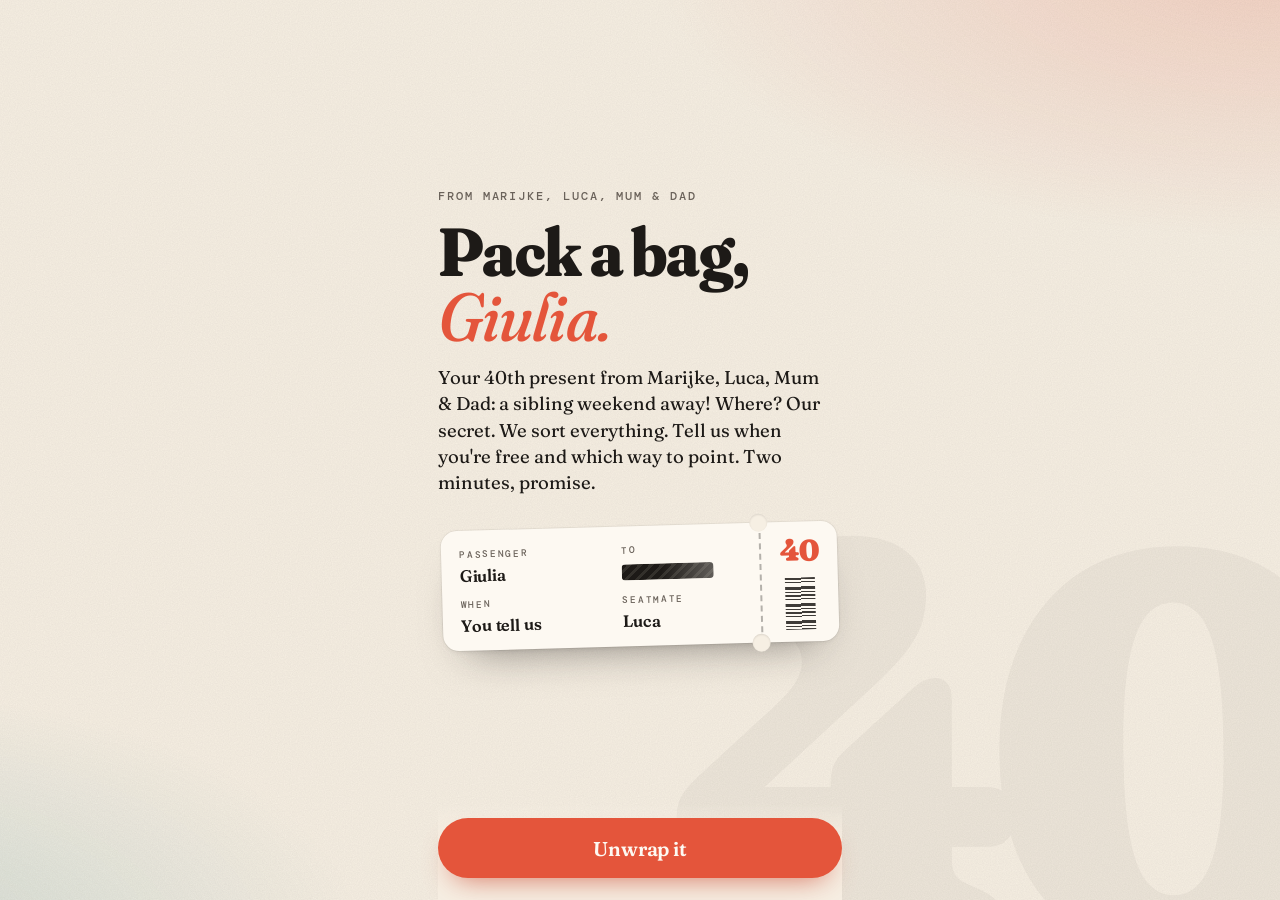
==== commit 94defbe0: "Name the parents among the gift-givers on the first screen Co-Authored-By: Claude Fable 5.1 <noreply" ====
--- a/index.html
+++ b/index.html
@@ -25,9 +25,9 @@
     <!-- 0 · Reveal -->
     <section class="screen screen--reveal" id="screen-reveal" data-screen="reveal">
       <div class="screen__body screen__body--center">
-        <p class="eyebrow" data-stagger style="--i:0">A gift from <span data-from>Marijke &amp; Luca</span></p>
+        <p class="eyebrow" data-stagger style="--i:0">From <span data-givers>Marijke, Luca, Mum &amp; Dad</span></p>
         <h1 class="display" data-stagger style="--i:1">Pack a bag,<br><em><span data-name>Giulia</span>.</em></h1>
-        <p class="lede" data-stagger style="--i:2">Your 40th present from <span data-from>Marijke &amp; Luca</span>: a sibling weekend away! Where? Our secret. We sort everything. Tell us when you're free and which way to point. Two minutes, promise.</p>
+        <p class="lede" data-stagger style="--i:2">Your 40th present from <span data-givers>Marijke, Luca, Mum &amp; Dad</span>: a sibling weekend away! Where? Our secret. We sort everything. Tell us when you're free and which way to point. Two minutes, promise.</p>
         <div class="ticket-wrap" data-stagger style="--i:3" id="ticket-reveal" aria-hidden="true"></div>
       </div>
       <div class="screen__foot" data-stagger style="--i:4">
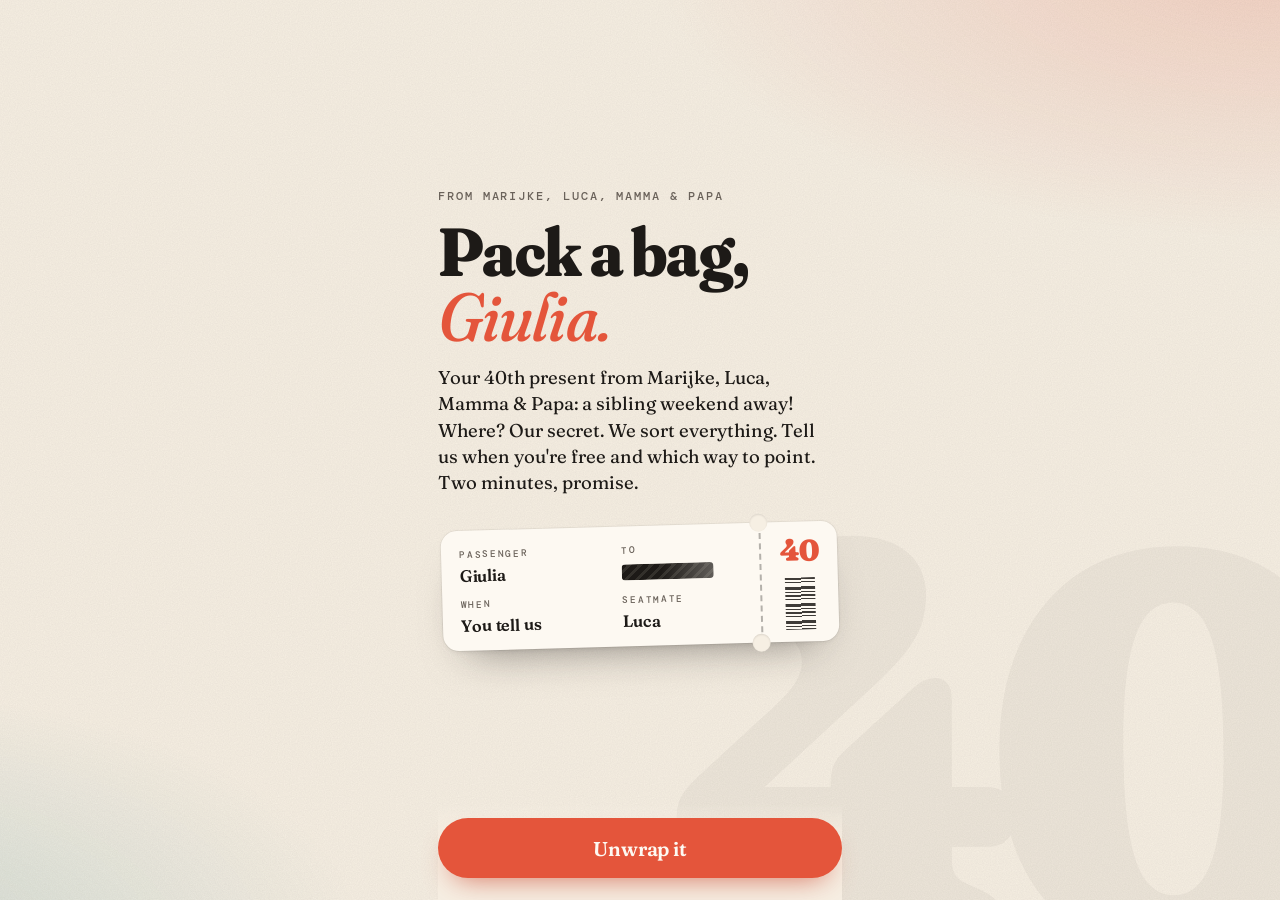
==== commit 66a2054a: "Use Mamma and Papa, and sign off from all four Co-Authored-By: Claude Fable 5.1 <noreply@anthropic.c" ====
--- a/index.html
+++ b/index.html
@@ -25,9 +25,9 @@
     <!-- 0 · Reveal -->
     <section class="screen screen--reveal" id="screen-reveal" data-screen="reveal">
       <div class="screen__body screen__body--center">
-        <p class="eyebrow" data-stagger style="--i:0">From <span data-givers>Marijke, Luca, Mum &amp; Dad</span></p>
+        <p class="eyebrow" data-stagger style="--i:0">From <span data-givers>Marijke, Luca, Mamma &amp; Papa</span></p>
         <h1 class="display" data-stagger style="--i:1">Pack a bag,<br><em><span data-name>Giulia</span>.</em></h1>
-        <p class="lede" data-stagger style="--i:2">Your 40th present from <span data-givers>Marijke, Luca, Mum &amp; Dad</span>: a sibling weekend away! Where? Our secret. We sort everything. Tell us when you're free and which way to point. Two minutes, promise.</p>
+        <p class="lede" data-stagger style="--i:2">Your 40th present from <span data-givers>Marijke, Luca, Mamma &amp; Papa</span>: a sibling weekend away! Where? Our secret. We sort everything. Tell us when you're free and which way to point. Two minutes, promise.</p>
         <div class="ticket-wrap" data-stagger style="--i:3" id="ticket-reveal" aria-hidden="true"></div>
       </div>
       <div class="screen__foot" data-stagger style="--i:4">
@@ -105,7 +105,7 @@
           <ul class="milestones" id="milestones"></ul>
         </section>
 
-        <p class="signoff" data-stagger style="--i:5">With love,<br><em data-from>Marijke &amp; Luca</em></p>
+        <p class="signoff" data-stagger style="--i:5">With love,<br><em data-from>Marijke, Luca, Mamma, and Papa</em></p>
         <p class="tiny" id="reset-row"><button class="link" type="button" data-action="reset" id="reset">Made a mistake? Start over</button></p>
         <p class="tiny preview-note" id="preview-note" hidden>Preview build · nothing was emailed</p>
       </div>
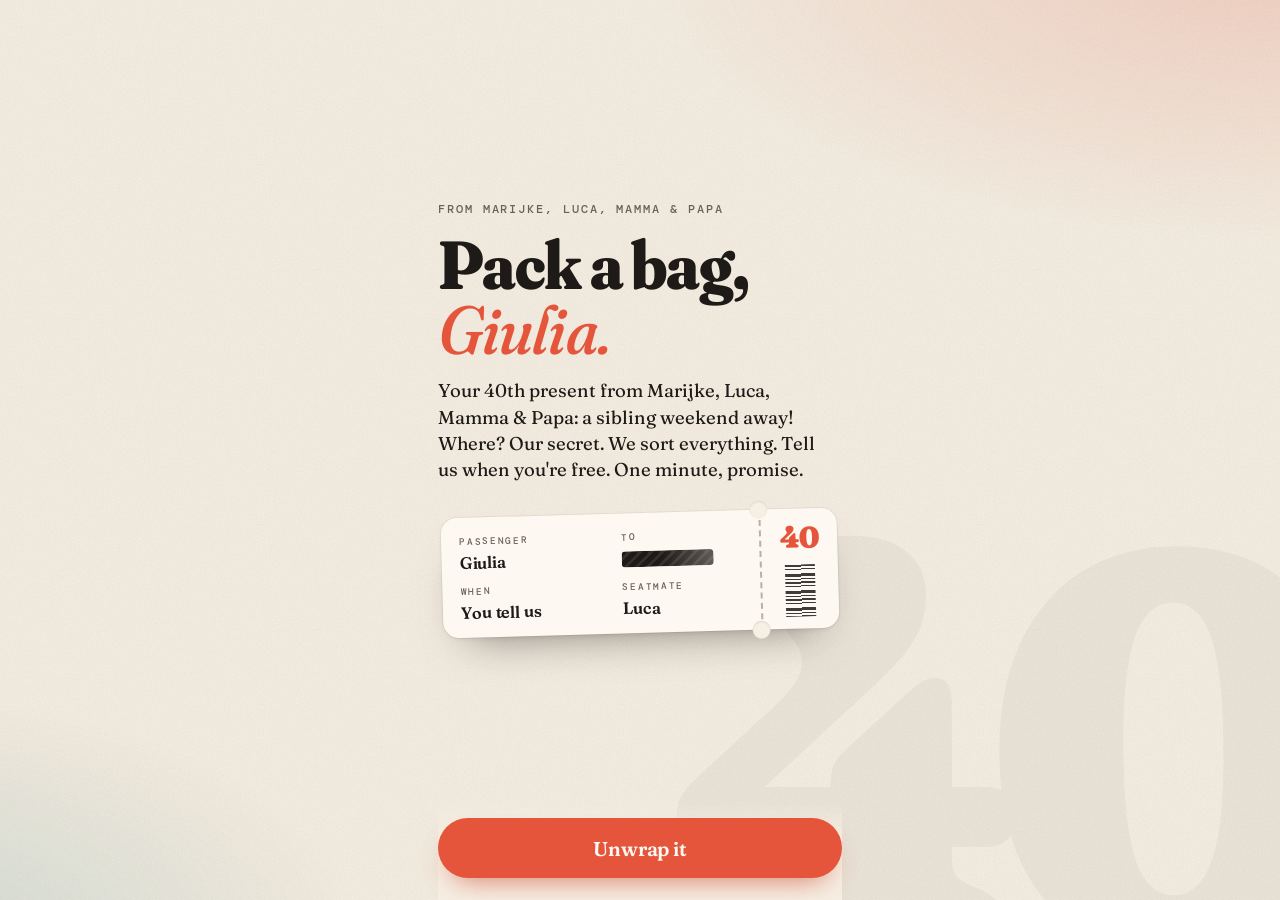
==== commit 4303dc3a: "Remove the direction step The flow is now reveal, weekends, done: "Send it" sits on the weekends scr" ====
--- a/index.html
+++ b/index.html
@@ -27,7 +27,7 @@
       <div class="screen__body screen__body--center">
         <p class="eyebrow" data-stagger style="--i:0">From <span data-givers>Marijke, Luca, Mamma &amp; Papa</span></p>
         <h1 class="display" data-stagger style="--i:1">Pack a bag,<br><em><span data-name>Giulia</span>.</em></h1>
-        <p class="lede" data-stagger style="--i:2">Your 40th present from <span data-givers>Marijke, Luca, Mamma &amp; Papa</span>: a sibling weekend away! Where? Our secret. We sort everything. Tell us when you're free and which way to point. Two minutes, promise.</p>
+        <p class="lede" data-stagger style="--i:2">Your 40th present from <span data-givers>Marijke, Luca, Mamma &amp; Papa</span>: a sibling weekend away! Where? Our secret. We sort everything. Tell us when you're free. One minute, promise.</p>
         <div class="ticket-wrap" data-stagger style="--i:3" id="ticket-reveal" aria-hidden="true"></div>
       </div>
       <div class="screen__foot" data-stagger style="--i:4">
@@ -39,7 +39,7 @@
     <section class="screen" id="screen-weekends" data-screen="weekends" hidden>
       <header class="screen__head">
         <div class="topline" data-stagger style="--i:0">
-          <p class="eyebrow"><span class="step">01 / 03</span> When</p>
+          <p class="eyebrow"><span class="step">01 / 02</span> When</p>
           <button class="link link--back" type="button" data-action="back-to-reveal">← back</button>
         </div>
         <h2 class="display display--sm" data-stagger style="--i:1">When can you escape?</h2>
@@ -50,39 +50,14 @@
       </div>
       <div class="screen__foot">
         <p class="count" id="weekend-count" aria-live="polite">Nothing picked yet</p>
-        <button class="btn btn--primary" type="button" data-action="to-params" disabled>Next</button>
+        <button class="btn btn--primary" type="button" data-action="send" id="send" disabled>Send it</button>
       </div>
     </section>
 
-    <!-- 2 · Direction -->
-    <section class="screen" id="screen-params" data-screen="params" hidden>
-      <header class="screen__head">
-        <div class="topline" data-stagger style="--i:0">
-          <p class="eyebrow"><span class="step">02 / 03</span> Where</p>
-          <button class="link link--back" type="button" data-action="back-to-weekends">← back</button>
-        </div>
-        <h2 class="display display--sm" data-stagger style="--i:1">Which corner of Europe?</h2>
-        <p class="lede" data-stagger style="--i:2">Tap a direction, or leave it to us.</p>
-      </header>
-      <form class="screen__body" id="params-form" novalidate>
-        <fieldset class="q q--compass" data-q="direction" data-stagger style="--i:3">
-          <legend class="sr-only">Which corner of Europe?</legend>
-          <div class="compass" data-compass></div>
-        </fieldset>
-        <div class="q" data-q="avoid" hidden>
-          <label class="q__label" for="avoid">Anywhere you'd rather skip?</label>
-          <input class="input" id="avoid" name="avoid" type="text" placeholder="Places to avoid (optional)" autocomplete="off" autocapitalize="words" enterkeyhint="send" maxlength="120">
-        </div>
-      </form>
-      <div class="screen__foot">
-        <button class="btn btn--primary" type="submit" form="params-form" id="send" disabled>Send it</button>
-      </div>
-    </section>
-
-    <!-- 3 · Done -->
+    <!-- 2 · Done -->
     <section class="screen" id="screen-done" data-screen="done" hidden>
       <header class="screen__head">
-        <p class="eyebrow" data-stagger style="--i:0"><span class="step">03 / 03</span> Done</p>
+        <p class="eyebrow" data-stagger style="--i:0"><span class="step">02 / 02</span> Done</p>
         <h2 class="display display--sm" data-stagger style="--i:1">That's it. <em>Thank you.</em></h2>
         <p class="lede" data-stagger style="--i:2">We take it from here. Next you'll hear from us: when to be ready. Not where you're going.</p>
       </header>
--- a/styles.css
+++ b/styles.css
@@ -27,17 +27,6 @@
 
 *, *::before, *::after { box-sizing: border-box; }
 [tabindex="-1"]:focus { outline: none; }
-.sr-only {
-  position: absolute;
-  width: 1px;
-  height: 1px;
-  padding: 0;
-  margin: -1px;
-  overflow: hidden;
-  clip: rect(0 0 0 0);
-  white-space: nowrap;
-  border: 0;
-}
 
 html { -webkit-text-size-adjust: 100%; }
 
@@ -366,143 +355,6 @@
   transform: scale(1.08);
 }
 
-/* ---------- questions & chips ---------- */
-
-.q {
-  margin: 0 0 26px;
-  padding: 0;
-  border: 0;
-  min-width: 0;
-  scroll-margin-bottom: 130px;
-  animation: rise 0.5s var(--ease-out) both;
-}
-.q[hidden] { display: none; }
-.q__label {
-  display: block;
-  padding: 0;
-  margin: 0 0 12px;
-  font-size: 22px;
-  font-weight: 600;
-  line-height: 1.15;
-  font-variation-settings: "opsz" 32, "SOFT" 50, "WONK" 1;
-  letter-spacing: -0.015em;
-}
-.chips { display: flex; flex-wrap: wrap; gap: 9px; }
-.chip { position: relative; }
-.chip input {
-  position: absolute;
-  inset: 0;
-  opacity: 0;
-  width: 100%;
-  height: 100%;
-  margin: 0;
-  cursor: pointer;
-  z-index: 2;
-}
-.chip__label {
-  display: inline-flex;
-  align-items: center;
-  min-height: 48px;
-  padding: 0 19px;
-  border-radius: 999px;
-  border: 1.5px solid var(--line);
-  background: var(--paper-2);
-  font-weight: 500;
-  font-size: 17.5px;
-  font-variation-settings: "opsz" 18, "SOFT" 40, "WONK" 0;
-  transition: background 0.16s, border-color 0.16s, color 0.16s, transform 0.2s var(--ease-pop);
-  white-space: nowrap;
-}
-.chip input:hover + .chip__label { border-color: var(--line-strong); }
-.chip input:active + .chip__label { transform: scale(0.96); }
-.chip input:focus-visible + .chip__label { outline: 3px solid var(--coral); outline-offset: 2px; }
-.chip input:checked + .chip__label {
-  background: var(--ink);
-  border-color: var(--ink);
-  color: var(--paper-2);
-  transform: scale(1.03);
-}
-
-.input {
-  width: 100%;
-  min-height: 56px;
-  padding: 0 18px;
-  border: 1.5px solid var(--line);
-  border-radius: 16px;
-  background: var(--paper-2);
-  color: var(--ink);
-  font-family: var(--display);
-  font-size: 17.5px;
-  font-variation-settings: "opsz" 18, "SOFT" 30, "WONK" 0;
-  transition: border-color 0.16s, box-shadow 0.16s;
-  appearance: none;
-}
-.input::placeholder { color: rgba(29, 26, 23, 0.4); font-style: italic; }
-.input:focus { outline: none; border-color: var(--ink); box-shadow: 0 0 0 3px rgba(228, 85, 59, 0.22); }
-
-/* ---------- compass ---------- */
-
-.q--compass { margin-bottom: 30px; }
-.compass {
-  position: relative;
-  width: min(100%, 330px);
-  aspect-ratio: 1;
-  margin: 6px auto 0;
-  --angle: 0deg;
-}
-.compass__ring, .compass__ticks {
-  position: absolute;
-  inset: 13%;
-  border-radius: 50%;
-}
-.compass__ring {
-  border: 1.5px solid var(--line-strong);
-  background:
-    radial-gradient(circle closest-side, rgba(253, 249, 242, 0.95) 0 48%, rgba(253, 249, 242, 0) 49%),
-    radial-gradient(circle closest-side, rgba(228, 85, 59, 0.12), rgba(228, 85, 59, 0) 100%);
-  box-shadow: inset 0 0 0 10px rgba(253, 249, 242, 0.5);
-}
-.compass__ticks {
-  background: repeating-conic-gradient(from -0.75deg, var(--ink) 0 1.5deg, transparent 1.5deg 15deg);
-  -webkit-mask: radial-gradient(circle closest-side, transparent 0 85%, #000 86% 99%, transparent 100%);
-  mask: radial-gradient(circle closest-side, transparent 0 85%, #000 86% 99%, transparent 100%);
-  opacity: 0.45;
-}
-.compass__needle {
-  position: absolute;
-  left: 50%;
-  top: 50%;
-  width: 16px;
-  height: 58%;
-  translate: -50% -50%;
-  rotate: var(--angle);
-  background: linear-gradient(to bottom, var(--coral) 0 50%, var(--ink) 50% 100%);
-  clip-path: polygon(50% 0, 84% 50%, 50% 100%, 16% 50%);
-  opacity: 0.22;
-  transition: rotate 0.9s var(--ease-pop), opacity 0.3s;
-  z-index: 1;
-}
-.compass.is-set .compass__needle { opacity: 1; }
-.compass.is-anywhere .compass__needle { animation: needle-spin 7s linear infinite; }
-@keyframes needle-spin { from { rotate: 0deg; } to { rotate: 360deg; } }
-
-.compass__pt { position: absolute; z-index: 2; }
-.compass__pt--n { top: 0; left: 50%; translate: -50% 0; }
-.compass__pt--s { bottom: 0; left: 50%; translate: -50% 0; }
-.compass__pt--w { left: 0; top: 50%; translate: 0 -50%; }
-.compass__pt--e { right: 0; top: 50%; translate: 0 -50%; }
-.compass__pt--c { left: 50%; top: 50%; translate: -50% -50%; }
-.chip__label--round {
-  width: 92px;
-  height: 92px;
-  padding: 0;
-  border-radius: 50%;
-  justify-content: center;
-  text-align: center;
-  font-size: 15.5px;
-  box-shadow: 0 10px 22px -14px rgba(29, 26, 23, 0.6);
-}
-
 /* ---------- ticket ---------- */
 
 .ticket-wrap { margin: 30px 0 8px; padding: 0 4px; }
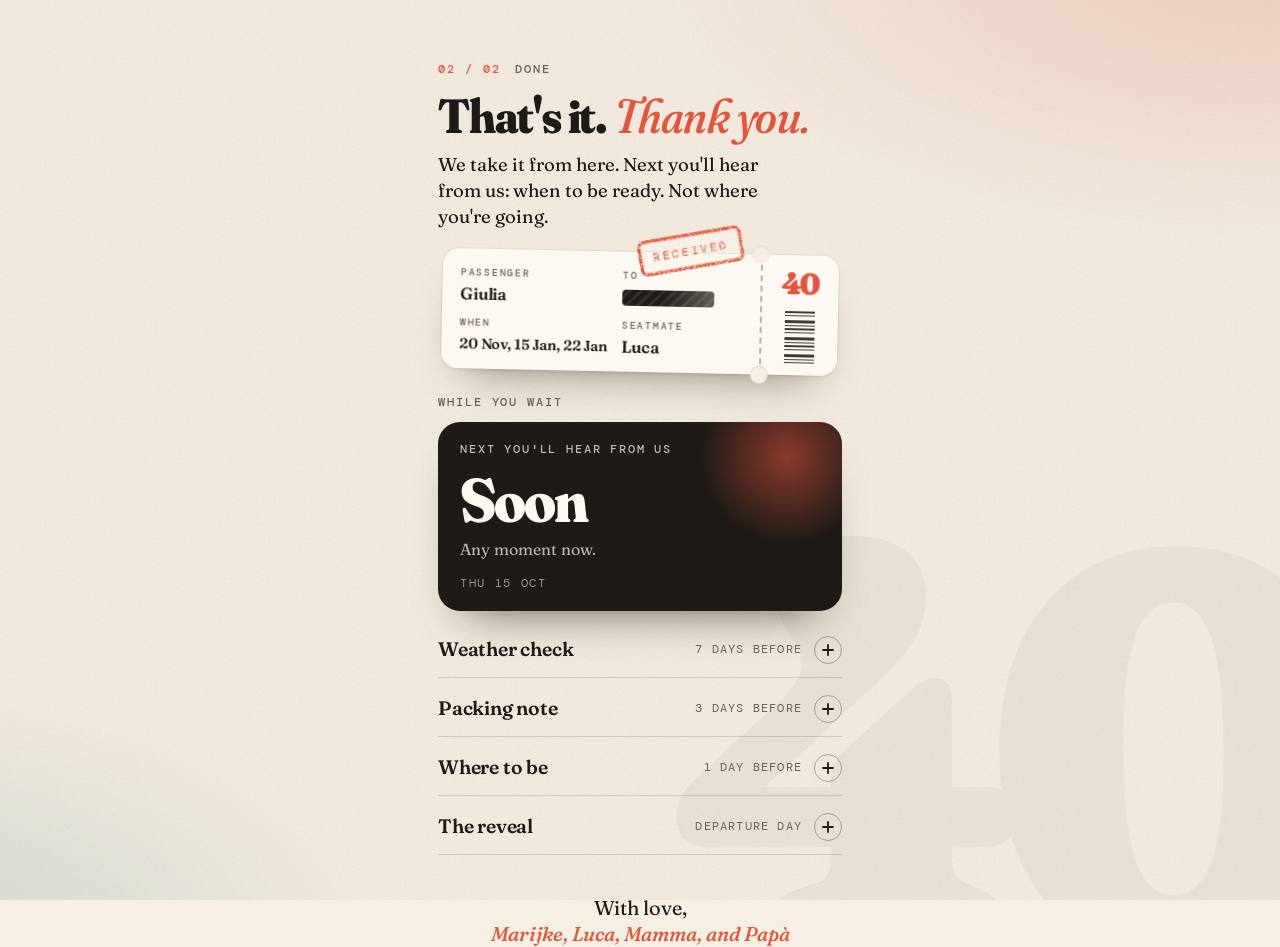
==== commit 43611789: "Spell Papà with its accent On the first screen, the sign-off, and the printed page, which is regener" ====
--- a/index.html
+++ b/index.html
@@ -25,9 +25,9 @@
     <!-- 0 · Reveal -->
     <section class="screen screen--reveal" id="screen-reveal" data-screen="reveal">
       <div class="screen__body screen__body--center">
-        <p class="eyebrow" data-stagger style="--i:0">From <span data-givers>Marijke, Luca, Mamma &amp; Papa</span></p>
+        <p class="eyebrow" data-stagger style="--i:0">From <span data-givers>Marijke, Luca, Mamma &amp; Papà</span></p>
         <h1 class="display" data-stagger style="--i:1">Pack a bag,<br><em><span data-name>Giulia</span>.</em></h1>
-        <p class="lede" data-stagger style="--i:2">Your 40th present from <span data-givers>Marijke, Luca, Mamma &amp; Papa</span>: a sibling weekend away! Where? Our secret. We sort everything. Tell us when you're free. One minute, promise.</p>
+        <p class="lede" data-stagger style="--i:2">Your 40th present from <span data-givers>Marijke, Luca, Mamma &amp; Papà</span>: a sibling weekend away! Where? Our secret. We sort everything. Tell us when you're free. One minute, promise.</p>
         <div class="ticket-wrap" data-stagger style="--i:3" id="ticket-reveal" aria-hidden="true"></div>
       </div>
       <div class="screen__foot" data-stagger style="--i:4">
@@ -80,7 +80,7 @@
           <ul class="milestones" id="milestones"></ul>
         </section>
 
-        <p class="signoff" data-stagger style="--i:5">With love,<br><em data-from>Marijke, Luca, Mamma, and Papa</em></p>
+        <p class="signoff" data-stagger style="--i:5">With love,<br><em data-from>Marijke, Luca, Mamma, and Papà</em></p>
         <p class="tiny" id="reset-row"><button class="link" type="button" data-action="reset" id="reset">Made a mistake? Start over</button></p>
         <p class="tiny preview-note" id="preview-note" hidden>Preview build · nothing was emailed</p>
       </div>
